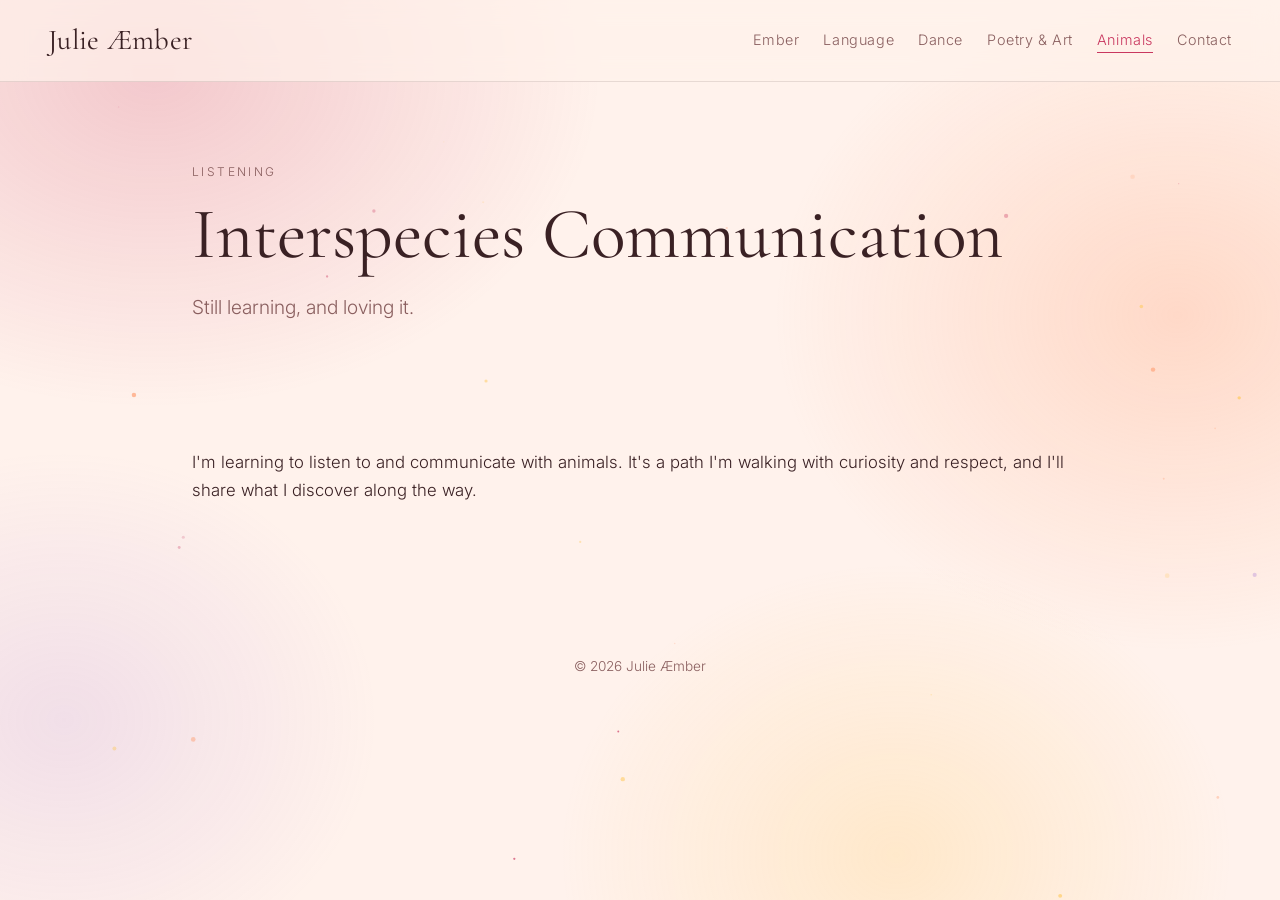
==== animals.html @ 94b67aa3 "Split site into separate pages; tilde headline; Language page Co-Authored-By: Claude Sonnet 5.5 <nor" ====
<!doctype html>
<html lang="en">
<head>
  <meta charset="utf-8">
  <meta name="viewport" content="width=device-width, initial-scale=1">
  <title>Interspecies Communication · Julie AEmber</title>
  <meta name="description" content="Learning to listen to and communicate with animals.">
  <link rel="preconnect" href="https://fonts.googleapis.com">
  <link rel="preconnect" href="https://fonts.gstatic.com" crossorigin>
  <link href="https://fonts.googleapis.com/css2?family=Cormorant+Garamond:ital,wght@0,400;0,500;1,400&family=Inter:wght@300;400;500&display=swap" rel="stylesheet">
  <link rel="stylesheet" href="style.css">
</head>
<body>
  <div class="aura" aria-hidden="true"></div>
  <canvas id="sparks" aria-hidden="true"></canvas>

  <header class="nav">
    <a href="index.html" class="logo" aria-label="Julie AEmber, home">Julie Æmber</a>
    <nav>
      <a href="ember.html">Ember</a>
      <a href="language.html">Language</a>
      <a href="dance.html">Dance</a>
      <a href="poetry-art.html">Poetry &amp; Art</a>
      <a href="animals.html" aria-current="page">Animals</a>
      <a href="contact.html">Contact</a>
    </nav>
  </header>

  <main id="top">
    <section class="page-hero">
      <p class="eyebrow">listening</p>
      <h1>Interspecies Communication</h1>
      <p class="lede">Still learning, and loving it.</p>
    </section>
    <section class="reveal">
      <p>I'm learning to listen to and communicate with animals. It's a path I'm walking with curiosity and respect, and I'll share what I discover along the way.</p>
    </section>
  </main>

  <footer>
    <p>© <span id="year"></span> Julie Æmber</p>
  </footer>

  <script src="script.js"></script>
</body>
</html>
---- style.css ----
:root {
  --bg: #fff2ec;
  --ink: #3a2124;
  --muted: #8a5f5f;
  --accent: #c9375f;
  --accent2: #ff9a6c;
  --gold: #ffc857;
  --violet: #a97bd6;
  --card: rgba(255, 255, 255, .65);
  --line: rgba(58, 33, 36, .12);
  color-scheme: light;
}
@media (prefers-color-scheme: dark) {
  :root {
    --bg: #1d1014;
    --ink: #fcebe6;
    --muted: #d2aaa6;
    --accent: #ff8fa3;
    --accent2: #ffb26b;
    --gold: #ffd166;
    --violet: #b48be8;
    --card: rgba(255, 255, 255, .05);
    --line: rgba(255, 255, 255, .12);
    color-scheme: dark;
  }
}

* { box-sizing: border-box; }
html { scroll-behavior: smooth; }
body {
  margin: 0;
  background: var(--bg);
  color: var(--ink);
  font: 300 1.05rem/1.7 "Inter", system-ui, sans-serif;
}

.aura {
  position: fixed; inset: 0; z-index: -1; pointer-events: none;
  background:
    radial-gradient(40rem 30rem at 12% 8%, color-mix(in srgb, var(--accent) 22%, transparent), transparent 70%),
    radial-gradient(36rem 30rem at 92% 35%, color-mix(in srgb, var(--accent2) 28%, transparent), transparent 70%),
    radial-gradient(30rem 26rem at 70% 95%, color-mix(in srgb, var(--gold) 22%, transparent), transparent 70%),
    radial-gradient(28rem 24rem at 5% 80%, color-mix(in srgb, var(--violet) 16%, transparent), transparent 70%);
  animation: drift 24s ease-in-out infinite alternate;
}
@keyframes drift { to { transform: translate3d(-2%, 3%, 0) scale(1.06); } }

h1, h2, h3, .logo { font-family: "Cormorant Garamond", Georgia, serif; font-weight: 400; }

.nav {
  position: sticky; top: 0; z-index: 10;
  display: flex; flex-wrap: wrap; gap: .5rem 2rem; justify-content: space-between; align-items: center;
  padding: 1rem clamp(1rem, 5vw, 3rem);
  backdrop-filter: blur(12px);
  background: color-mix(in srgb, var(--bg) 70%, transparent);
  border-bottom: 1px solid var(--line);
}
.logo { font-size: 1.8rem; letter-spacing: .01em; color: var(--ink); text-decoration: none; }
.nav nav { display: flex; flex-wrap: wrap; gap: .25rem 1.5rem; }
.nav nav a { color: var(--muted); text-decoration: none; font-size: .9rem; letter-spacing: .04em; }
.nav nav a:hover { color: var(--accent); }

main { max-width: 60rem; margin: 0 auto; padding: 0 clamp(1rem, 5vw, 2rem); }
section { padding-block: 4.5rem; }

.hero { min-height: 80vh; display: flex; flex-direction: column; justify-content: center; }
.eyebrow { letter-spacing: .2em; text-transform: uppercase; font-size: .75rem; color: var(--muted); margin: 0 0 1rem; }
h1 { font-size: clamp(2.8rem, 9vw, 6rem); line-height: 1.02; margin: 0 0 1.5rem; }
h1 em { color: var(--accent); background: linear-gradient(90deg, var(--accent), var(--accent2), var(--gold)); -webkit-background-clip: text; background-clip: text; -webkit-text-fill-color: transparent; padding-bottom: .1em; }
.lede { font-size: 1.2rem; color: var(--muted); max-width: 32rem; }
.scroll { margin-top: 2rem; width: 2.5rem; height: 2.5rem; display: grid; place-items: center;
  border: 1px solid var(--line); border-radius: 50%; color: var(--muted); text-decoration: none; }

h2 { font-size: clamp(2rem, 5vw, 3rem); margin: 0 0 .5rem; }
.section-lede { font-family: "Cormorant Garamond", serif; font-style: italic; font-size: 1.4rem; color: var(--muted); margin-top: 0; }
.two-col { display: grid; gap: 1.5rem 3rem; grid-template-columns: repeat(auto-fit, minmax(16rem, 1fr)); }

.cards { list-style: none; padding: 0; margin: 2rem 0 0; display: grid; gap: 1.25rem;
  grid-template-columns: repeat(auto-fit, minmax(14rem, 1fr)); }
.cards li { background: var(--card); border: 1px solid var(--line); border-radius: 1rem; padding: 1.5rem; }
.cards h3 { margin: 0 0 .4rem; font-size: 1.5rem; }
.cards p { margin: 0; color: var(--muted); }

.becoming { text-align: center; padding-block: 6rem; }
.becoming p { font-family: "Cormorant Garamond", serif; font-style: italic; font-size: clamp(1.3rem, 3vw, 1.8rem);
  max-width: 34rem; margin: 0 auto; color: var(--muted); }
.crysalis {
  color: transparent; text-decoration: none;
  background: linear-gradient(90deg, var(--accent), var(--accent2), var(--accent));
  background-size: 200% 100%; -webkit-background-clip: text; background-clip: text;
  animation: shimmer 6s linear infinite;
  border-bottom: 1px dotted var(--accent);
}
.crysalis:hover, .crysalis:focus-visible { animation-duration: 1.5s; }
@keyframes shimmer { to { background-position: -200% 0; } }

a { color: var(--accent); }
footer { text-align: center; color: var(--muted); font-size: .85rem; padding: 3rem 1rem; }

.reveal { opacity: 0; transform: translateY(1.5rem); transition: opacity .9s ease, transform .9s ease; }
.reveal.in { opacity: 1; transform: none; }

@media (prefers-reduced-motion: reduce) {
  html { scroll-behavior: auto; }
  .aura, .crysalis { animation: none; }
  .reveal { opacity: 1; transform: none; transition: none; }
}

#sparks { position: fixed; inset: 0; width: 100%; height: 100%; z-index: -1; pointer-events: none; }
@media (prefers-reduced-motion: reduce) { #sparks { display: none; } }

/* Multi-page additions */
.page-hero { padding-block: 5rem 1rem; }
.page-hero h1 { font-size: clamp(2.4rem, 7vw, 4.5rem); margin-bottom: 1rem; }
.nav nav a[aria-current="page"] { color: var(--accent); border-bottom: 1px solid var(--accent); }
.doors li { padding: 0; }
.doors a { display: block; height: 100%; padding: 1.5rem; color: inherit; text-decoration: none;
  border-radius: 1rem; transition: transform .25s ease, box-shadow .25s ease; }
.doors a:hover, .doors a:focus-visible { transform: translateY(-3px); box-shadow: 0 10px 30px color-mix(in srgb, var(--accent2) 30%, transparent); }
.doors h3 { color: var(--ink); }
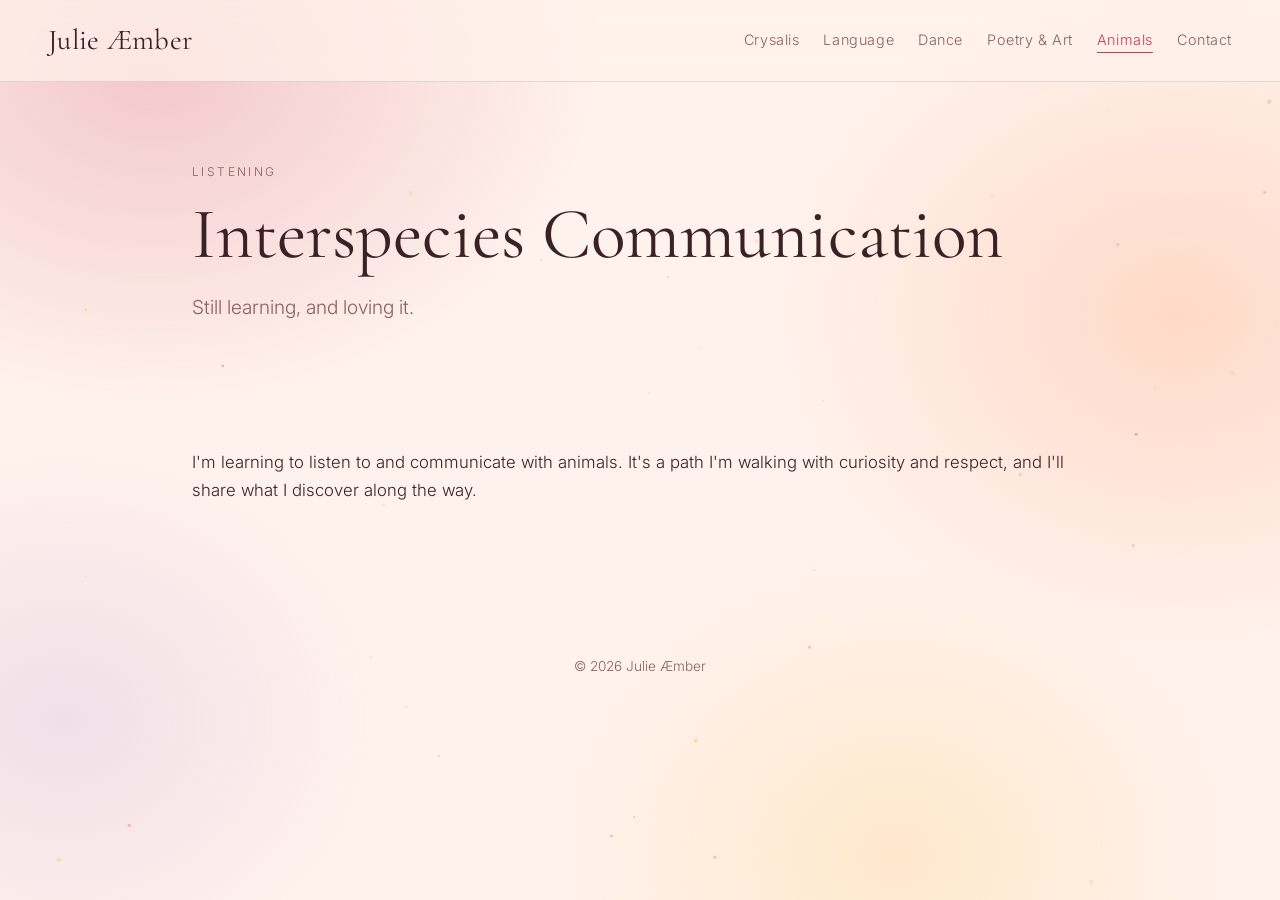
==== commit 7da5427d: "Double tilde headline; rename Ember tab to Crysalis Co-Authored-By: Claude Sonnet 5.5 <noreply@anthr" ====
--- a/animals.html
+++ b/animals.html
@@ -17,7 +17,7 @@
   <header class="nav">
     <a href="index.html" class="logo" aria-label="Julie AEmber, home">Julie Æmber</a>
     <nav>
-      <a href="ember.html">Ember</a>
+      <a href="ember.html">Crysalis</a>
       <a href="language.html">Language</a>
       <a href="dance.html">Dance</a>
       <a href="poetry-art.html">Poetry &amp; Art</a>
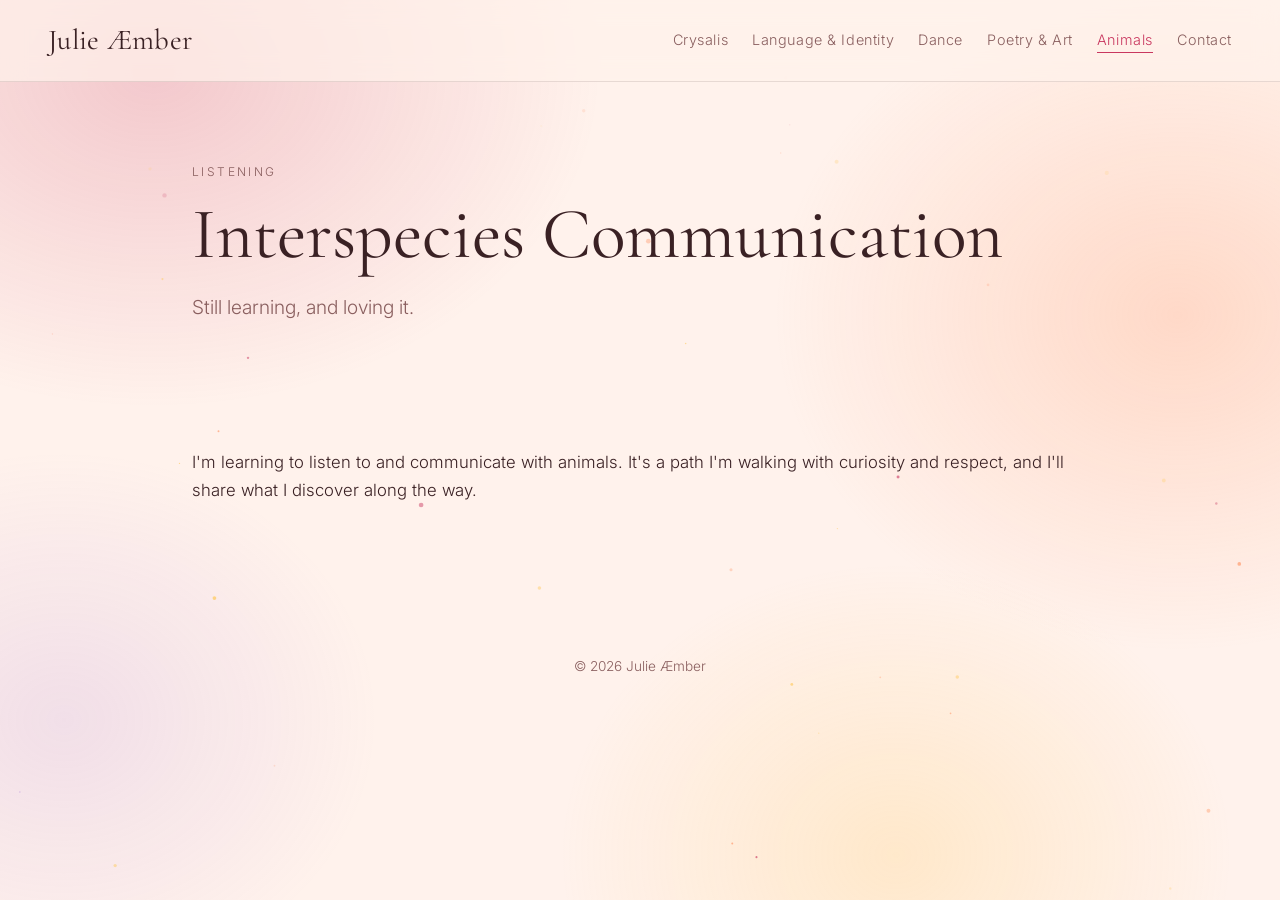
==== commit 1820b4e9: "Rename Language page to Language & Identity Co-Authored-By: Claude Sonnet 5.5 <noreply@anthropic.com" ====
--- a/animals.html
+++ b/animals.html
@@ -18,7 +18,7 @@
     <a href="index.html" class="logo" aria-label="Julie AEmber, home">Julie Æmber</a>
     <nav>
       <a href="ember.html">Crysalis</a>
-      <a href="language.html">Language</a>
+      <a href="language.html">Language &amp; Identity</a>
       <a href="dance.html">Dance</a>
       <a href="poetry-art.html">Poetry &amp; Art</a>
       <a href="animals.html" aria-current="page">Animals</a>
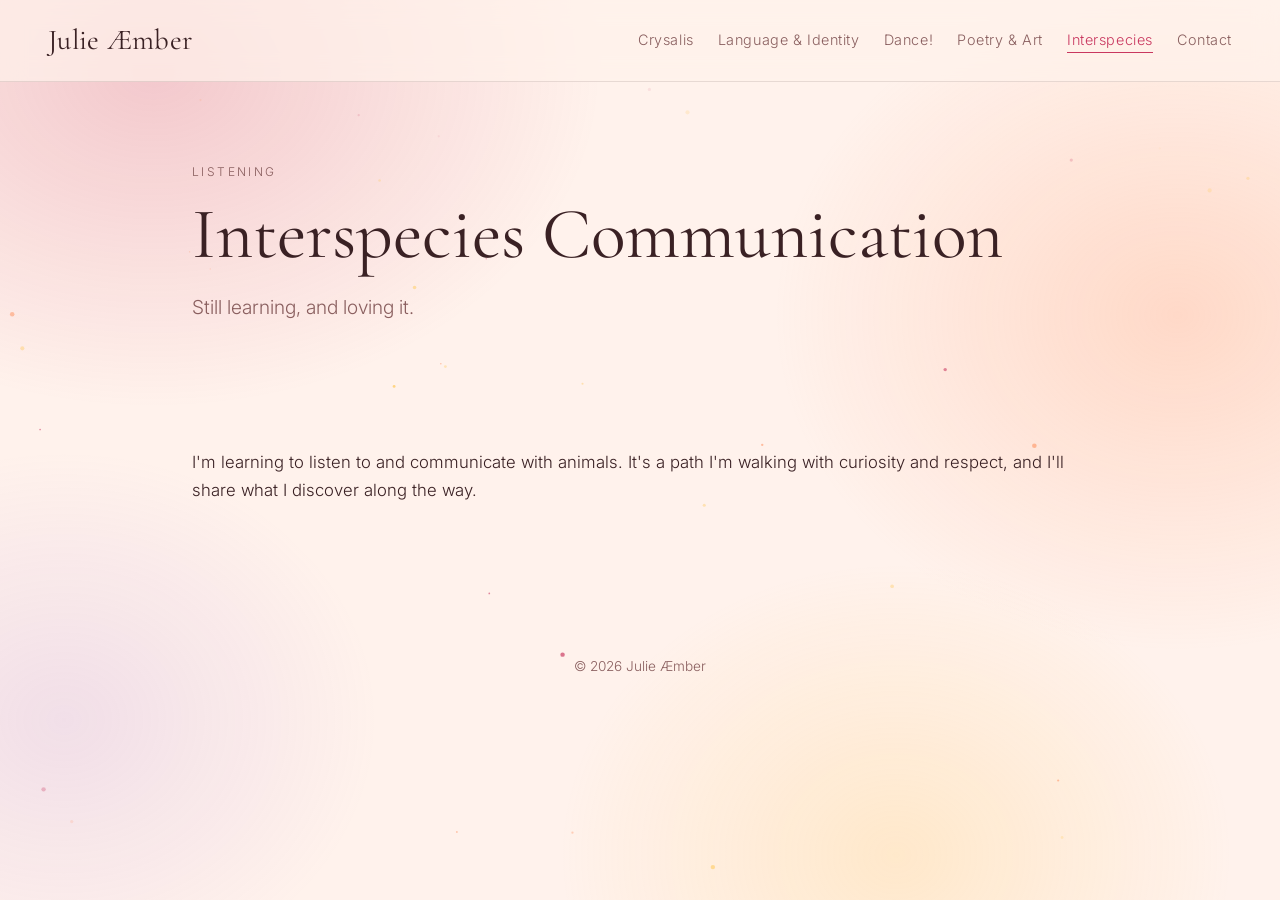
==== commit cae432a0: "Rename tabs: Interspecies, Dance! Co-Authored-By: Claude Sonnet 5.5 <noreply@anthropic.com>" ====
--- a/animals.html
+++ b/animals.html
@@ -19,9 +19,9 @@
     <nav>
       <a href="ember.html">Crysalis</a>
       <a href="language.html">Language &amp; Identity</a>
-      <a href="dance.html">Dance</a>
+      <a href="dance.html">Dance!</a>
       <a href="poetry-art.html">Poetry &amp; Art</a>
-      <a href="animals.html" aria-current="page">Animals</a>
+      <a href="animals.html" aria-current="page">Interspecies</a>
       <a href="contact.html">Contact</a>
     </nav>
   </header>
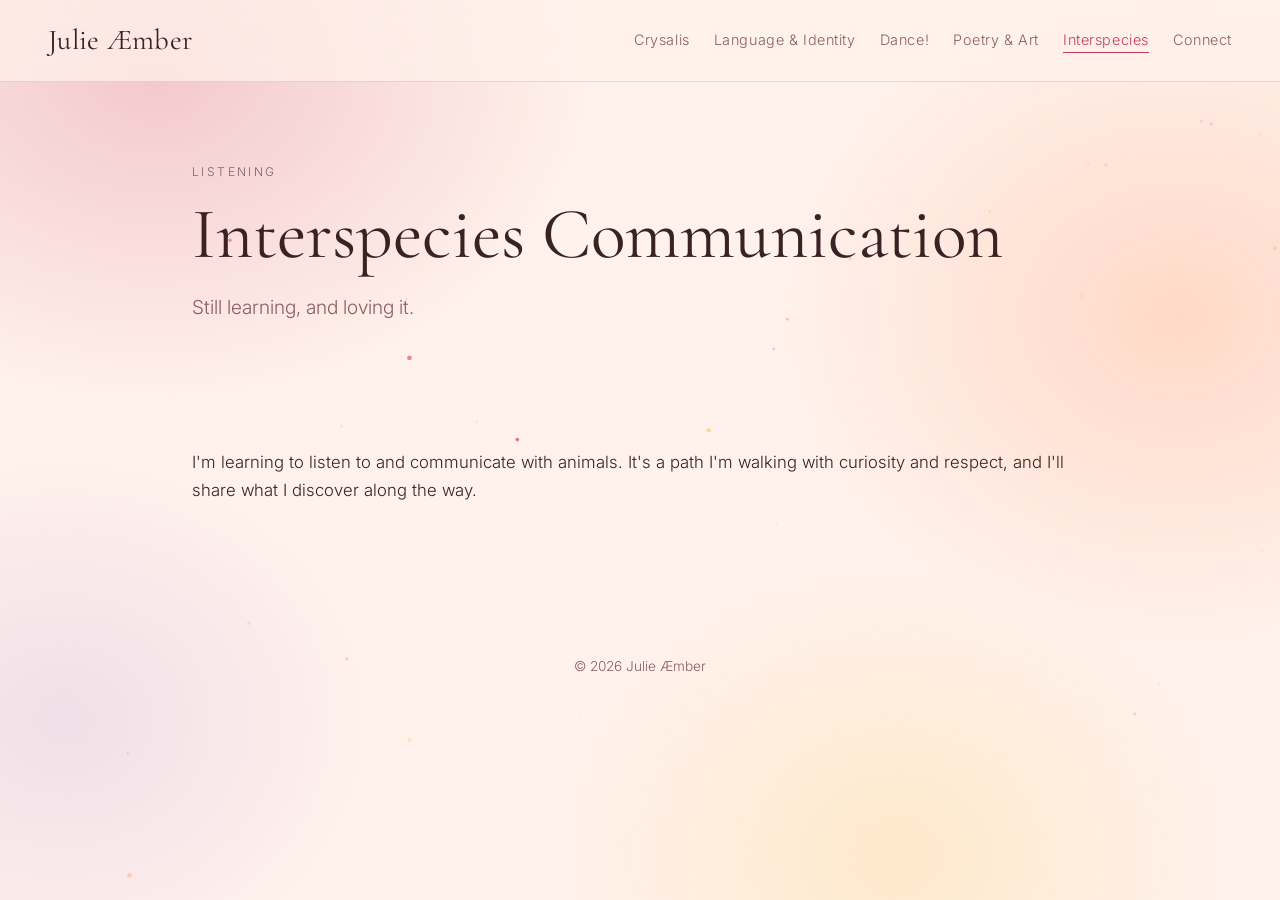
==== commit fad71e52: "Contact email to Julie@crysalis.live; rename Contact tab to Connect Co-Authored-By: Claude Sonnet 5." ====
--- a/animals.html
+++ b/animals.html
@@ -22,7 +22,7 @@
       <a href="dance.html">Dance!</a>
       <a href="poetry-art.html">Poetry &amp; Art</a>
       <a href="animals.html" aria-current="page">Interspecies</a>
-      <a href="contact.html">Contact</a>
+      <a href="contact.html">Connect</a>
     </nav>
   </header>
 
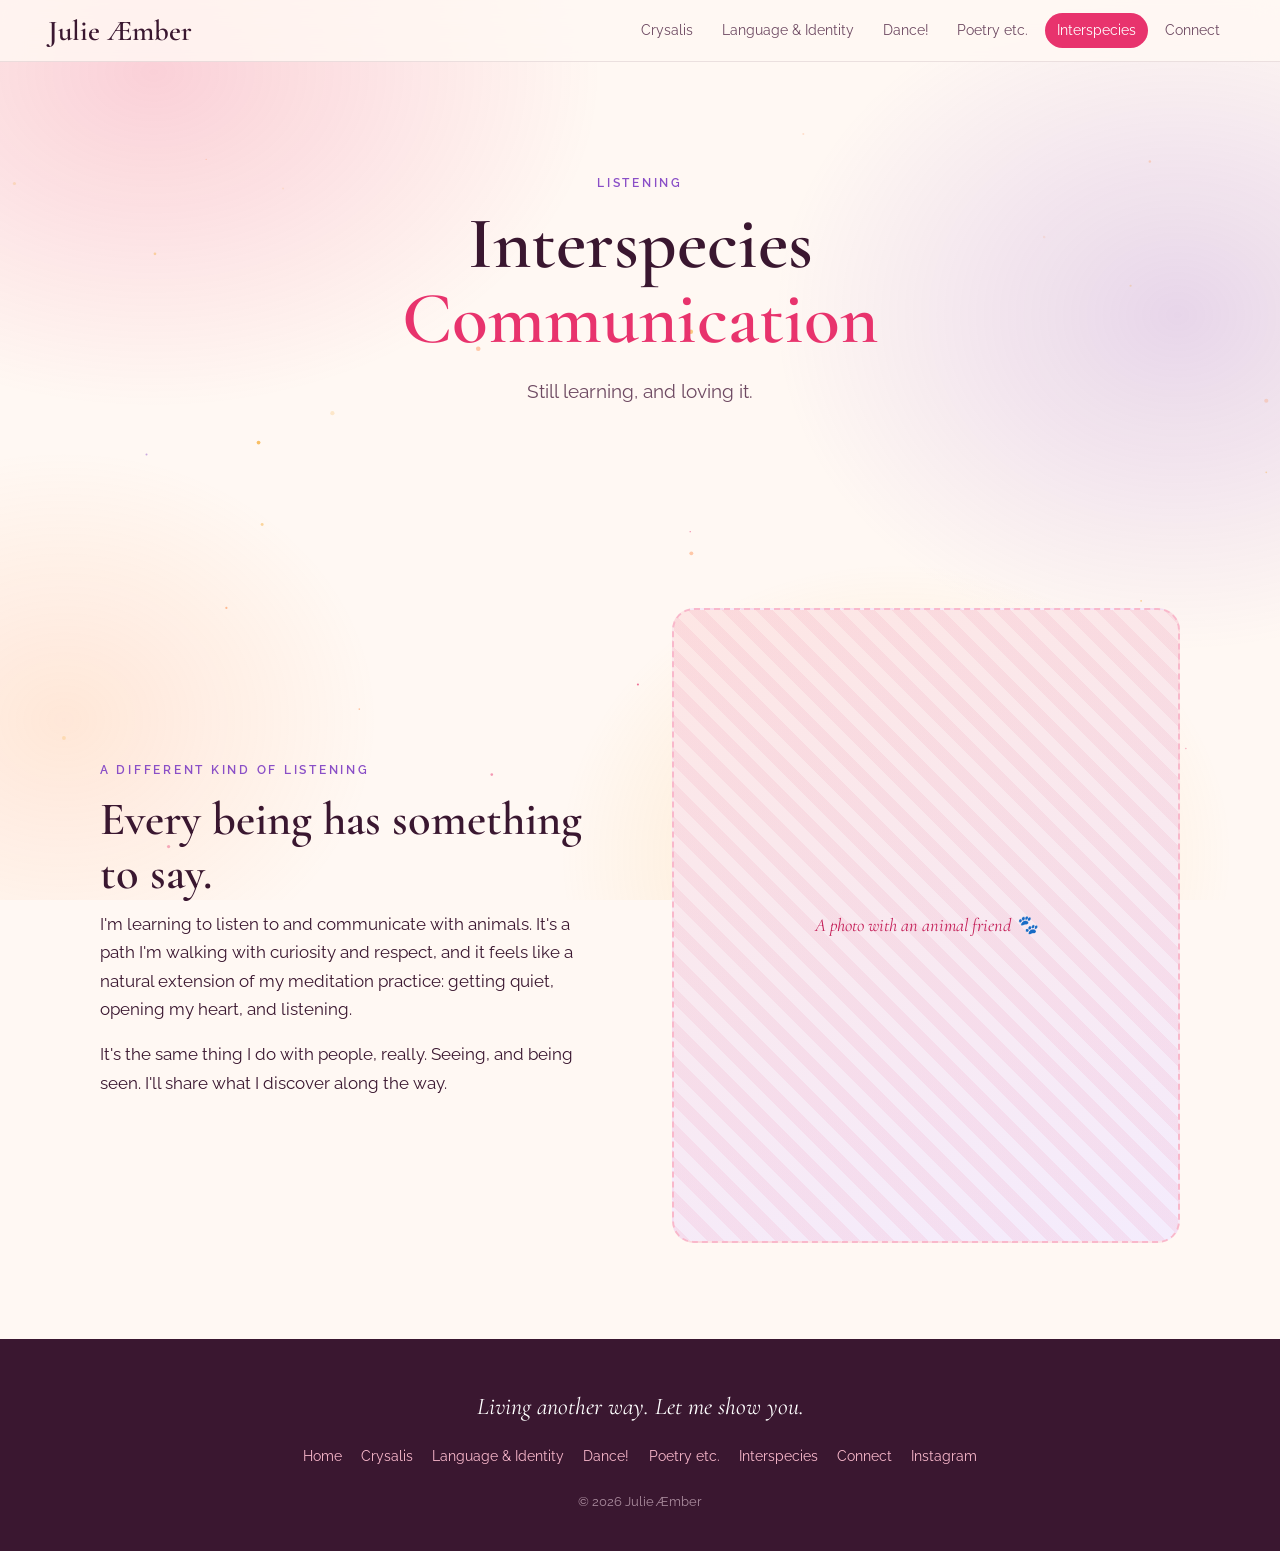
==== commit afcca999: "Merge new wording, colors and offerings into the site framework Keeps the Æmber name, always-magical" ====
--- a/animals.html
+++ b/animals.html
@@ -3,11 +3,12 @@
 <head>
   <meta charset="utf-8">
   <meta name="viewport" content="width=device-width, initial-scale=1">
-  <title>Interspecies Communication · Julie AEmber</title>
-  <meta name="description" content="Learning to listen to and communicate with animals.">
+  <title>Interspecies · Julie Æmber</title>
+  <meta name="description" content="Interspecies communication: Julie Aember is learning to listen to animals.">
+  <link rel="icon" type="image/png" href="images/butterfly.png">
   <link rel="preconnect" href="https://fonts.googleapis.com">
   <link rel="preconnect" href="https://fonts.gstatic.com" crossorigin>
-  <link href="https://fonts.googleapis.com/css2?family=Cormorant+Garamond:ital,wght@0,400;0,500;1,400&family=Inter:wght@300;400;500&display=swap" rel="stylesheet">
+  <link href="https://fonts.googleapis.com/css2?family=Cormorant+Garamond:ital,wght@0,400;0,600;1,400;1,600&family=Raleway:wght@400;600;700&display=swap" rel="stylesheet">
   <link rel="stylesheet" href="style.css">
 </head>
 <body>
@@ -15,30 +16,43 @@
   <canvas id="sparks" aria-hidden="true"></canvas>
 
   <header class="nav">
-    <a href="index.html" class="logo" aria-label="Julie AEmber, home">Julie Æmber</a>
+    <a href="index.html" class="logo" aria-label="Julie Aember, home">Julie Æmber</a>
     <nav>
-      <a href="ember.html">Crysalis</a>
+      <a href="crysalis.html">Crysalis</a>
       <a href="language.html">Language &amp; Identity</a>
       <a href="dance.html">Dance!</a>
-      <a href="poetry-art.html">Poetry &amp; Art</a>
+      <a href="poetry-art.html">Poetry etc.</a>
       <a href="animals.html" aria-current="page">Interspecies</a>
       <a href="contact.html">Connect</a>
     </nav>
   </header>
 
   <main id="top">
-    <section class="page-hero">
-      <p class="eyebrow">listening</p>
-      <h1>Interspecies Communication</h1>
-      <p class="lede">Still learning, and loving it.</p>
+    <section class="hero page-hero">
+      <div>
+        <p class="eyebrow">listening</p>
+        <h1>Interspecies<br><span>Communication</span></h1>
+        <p class="lede">Still learning, and loving it.</p>
+      </div>
     </section>
-    <section class="reveal">
-      <p>I'm learning to listen to and communicate with animals. It's a path I'm walking with curiosity and respect, and I'll share what I discover along the way.</p>
+
+    <section class="section reveal">
+      <div class="wrap split">
+        <div>
+          <p class="eyebrow">A different kind of listening</p>
+          <h2>Every being has something to say.</h2>
+          <p>I'm learning to listen to and communicate with animals. It's a path I'm walking with curiosity and respect, and it feels like a natural extension of my meditation practice: getting quiet, opening my heart, and listening.</p>
+          <p>It's the same thing I do with people, really. Seeing, and being seen. I'll share what I discover along the way.</p>
+        </div>
+        <div class="photo-slot">A photo with an animal friend 🐾</div>
+      </div>
     </section>
   </main>
 
   <footer>
-    <p>© <span id="year"></span> Julie Æmber</p>
+    <p class="sig">Living another way. Let me show you.</p>
+    <div class="links"><a href="index.html">Home</a> <a href="crysalis.html">Crysalis</a> <a href="language.html">Language &amp; Identity</a> <a href="dance.html">Dance!</a> <a href="poetry-art.html">Poetry etc.</a> <a href="animals.html">Interspecies</a> <a href="contact.html">Connect</a> <a href="https://www.instagram.com/crysalis.live/" target="_blank" rel="noopener">Instagram</a></div>
+    <small>© <span id="year">2026</span> Julie Æmber</small>
   </footer>
 
   <script src="script.js"></script>
--- a/style.css
+++ b/style.css
@@ -1,120 +1,285 @@
+/* ─────────────────────────────────────────────
+   Julie Æmber
+   Warm cream, hot pink, violet glow, marigold sun,
+   rising embers, and things that fade in as you scroll.
+   ───────────────────────────────────────────── */
+
 :root {
-  --bg: #fff2ec;
-  --ink: #3a2124;
-  --muted: #8a5f5f;
-  --accent: #c9375f;
-  --accent2: #ff9a6c;
-  --gold: #ffc857;
-  --violet: #a97bd6;
-  --card: rgba(255, 255, 255, .65);
-  --line: rgba(58, 33, 36, .12);
+  --bg:        #fff8f3;
+  --surface:   #ffffff;
+  --blush:     #fde6e4;
+  --lilac:     #f4ecfd;
+  --ink:       #3a1730;
+  --muted:     #6e4a62;
+  --accent:    #e8336d;   /* hot pink */
+  --accent-deep:#c41f58;
+  --accent2:   #ff8f4d;   /* ember orange */
+  --gold:      #f5a524;   /* marigold */
+  --violet:    #8a4fc7;
+  --turquoise: #1fa6a0;
+  --pink-soft: #f9b8cb;
+  --tag-bg:    #ece0fa;
+  --line:      rgba(58, 23, 48, .10);
+  --shadow:    0 14px 40px -18px rgba(138, 79, 199, .35);
+  --radius:    22px;
+  --serif: "Cormorant Garamond", Georgia, serif;
+  --sans:  "Raleway", system-ui, sans-serif;
   color-scheme: light;
 }
+
 @media (prefers-color-scheme: dark) {
   :root {
-    --bg: #1d1014;
-    --ink: #fcebe6;
-    --muted: #d2aaa6;
-    --accent: #ff8fa3;
-    --accent2: #ffb26b;
-    --gold: #ffd166;
-    --violet: #b48be8;
-    --card: rgba(255, 255, 255, .05);
-    --line: rgba(255, 255, 255, .12);
+    --bg:        #1d1014;
+    --surface:   #2a171f;
+    --blush:     #2a141c;
+    --lilac:     #221530;
+    --ink:       #fcebe6;
+    --muted:     #d8b3c1;
+    --accent:    #ff6f97;
+    --accent-deep:#ff8fae;
+    --accent2:   #ffa66b;
+    --gold:      #ffc857;
+    --violet:    #b98bea;
+    --turquoise: #4fd1c5;
+    --pink-soft: #7a3550;
+    --tag-bg:    #3a2550;
+    --line:      rgba(255, 255, 255, .10);
+    --shadow:    0 14px 40px -18px rgba(0, 0, 0, .7);
     color-scheme: dark;
   }
 }
 
-* { box-sizing: border-box; }
+*, *::before, *::after { box-sizing: border-box; margin: 0; padding: 0; }
 html { scroll-behavior: smooth; }
 body {
-  margin: 0;
-  background: var(--bg);
-  color: var(--ink);
-  font: 300 1.05rem/1.7 "Inter", system-ui, sans-serif;
-}
-
+  background: var(--bg); color: var(--ink);
+  font: 400 1.05rem/1.7 var(--sans);
+  overflow-x: hidden;
+}
+img { max-width: 100%; display: block; }
+a { color: var(--accent-deep); }
+
+h1, h2, h3, .logo { font-family: var(--serif); font-weight: 600; line-height: 1.15; }
+h1 { font-size: clamp(2.8rem, 9vw, 5.6rem); line-height: 1.02; }
+h2 { font-size: clamp(2rem, 4.5vw, 2.9rem); margin-bottom: .6rem; }
+h3 { font-size: 1.6rem; margin-bottom: .3rem; }
+p + p { margin-top: 1rem; }
+
+/* gradient script headline (always magical ~~) */
+h1 em {
+  font-weight: 400;
+  background: linear-gradient(90deg, var(--accent), var(--accent2), var(--gold));
+  -webkit-background-clip: text; background-clip: text; -webkit-text-fill-color: transparent;
+  padding-bottom: .1em; padding-right: .1em;
+}
+h1 span { color: var(--accent); }
+
+/* ── Drifting aura + rising embers (behind everything) ── */
 .aura {
-  position: fixed; inset: 0; z-index: -1; pointer-events: none;
+  position: fixed; inset: 0; z-index: -2; pointer-events: none;
   background:
-    radial-gradient(40rem 30rem at 12% 8%, color-mix(in srgb, var(--accent) 22%, transparent), transparent 70%),
-    radial-gradient(36rem 30rem at 92% 35%, color-mix(in srgb, var(--accent2) 28%, transparent), transparent 70%),
+    radial-gradient(40rem 30rem at 12% 8%,  color-mix(in srgb, var(--accent) 20%, transparent), transparent 70%),
+    radial-gradient(36rem 30rem at 92% 35%, color-mix(in srgb, var(--violet) 20%, transparent), transparent 70%),
     radial-gradient(30rem 26rem at 70% 95%, color-mix(in srgb, var(--gold) 22%, transparent), transparent 70%),
-    radial-gradient(28rem 24rem at 5% 80%, color-mix(in srgb, var(--violet) 16%, transparent), transparent 70%);
+    radial-gradient(28rem 24rem at 5% 80%,  color-mix(in srgb, var(--accent2) 16%, transparent), transparent 70%);
   animation: drift 24s ease-in-out infinite alternate;
 }
 @keyframes drift { to { transform: translate3d(-2%, 3%, 0) scale(1.06); } }
-
-h1, h2, h3, .logo { font-family: "Cormorant Garamond", Georgia, serif; font-weight: 400; }
-
+#sparks { position: fixed; inset: 0; width: 100%; height: 100%; z-index: -1; pointer-events: none; }
+
+/* ── Header ── */
 .nav {
-  position: sticky; top: 0; z-index: 10;
+  position: sticky; top: 0; z-index: 50;
   display: flex; flex-wrap: wrap; gap: .5rem 2rem; justify-content: space-between; align-items: center;
-  padding: 1rem clamp(1rem, 5vw, 3rem);
+  padding: .8rem clamp(1rem, 4vw, 3rem);
   backdrop-filter: blur(12px);
-  background: color-mix(in srgb, var(--bg) 70%, transparent);
+  background: color-mix(in srgb, var(--bg) 82%, transparent);
   border-bottom: 1px solid var(--line);
 }
-.logo { font-size: 1.8rem; letter-spacing: .01em; color: var(--ink); text-decoration: none; }
-.nav nav { display: flex; flex-wrap: wrap; gap: .25rem 1.5rem; }
-.nav nav a { color: var(--muted); text-decoration: none; font-size: .9rem; letter-spacing: .04em; }
-.nav nav a:hover { color: var(--accent); }
-
-main { max-width: 60rem; margin: 0 auto; padding: 0 clamp(1rem, 5vw, 2rem); }
-section { padding-block: 4.5rem; }
-
-.hero { min-height: 80vh; display: flex; flex-direction: column; justify-content: center; }
-.eyebrow { letter-spacing: .2em; text-transform: uppercase; font-size: .75rem; color: var(--muted); margin: 0 0 1rem; }
-h1 { font-size: clamp(2.8rem, 9vw, 6rem); line-height: 1.02; margin: 0 0 1.5rem; }
-h1 em { color: var(--accent); background: linear-gradient(90deg, var(--accent), var(--accent2), var(--gold)); -webkit-background-clip: text; background-clip: text; -webkit-text-fill-color: transparent; padding-bottom: .1em; }
-.lede { font-size: 1.2rem; color: var(--muted); max-width: 32rem; }
-.scroll { margin-top: 2rem; width: 2.5rem; height: 2.5rem; display: grid; place-items: center;
-  border: 1px solid var(--line); border-radius: 50%; color: var(--muted); text-decoration: none; }
-
-h2 { font-size: clamp(2rem, 5vw, 3rem); margin: 0 0 .5rem; }
-.section-lede { font-family: "Cormorant Garamond", serif; font-style: italic; font-size: 1.4rem; color: var(--muted); margin-top: 0; }
-.two-col { display: grid; gap: 1.5rem 3rem; grid-template-columns: repeat(auto-fit, minmax(16rem, 1fr)); }
-
-.cards { list-style: none; padding: 0; margin: 2rem 0 0; display: grid; gap: 1.25rem;
-  grid-template-columns: repeat(auto-fit, minmax(14rem, 1fr)); }
-.cards li { background: var(--card); border: 1px solid var(--line); border-radius: 1rem; padding: 1.5rem; }
-.cards h3 { margin: 0 0 .4rem; font-size: 1.5rem; }
-.cards p { margin: 0; color: var(--muted); }
-
-.becoming { text-align: center; padding-block: 6rem; }
-.becoming p { font-family: "Cormorant Garamond", serif; font-style: italic; font-size: clamp(1.3rem, 3vw, 1.8rem);
-  max-width: 34rem; margin: 0 auto; color: var(--muted); }
-.crysalis {
-  color: transparent; text-decoration: none;
-  background: linear-gradient(90deg, var(--accent), var(--accent2), var(--accent));
-  background-size: 200% 100%; -webkit-background-clip: text; background-clip: text;
-  animation: shimmer 6s linear infinite;
-  border-bottom: 1px dotted var(--accent);
-}
-.crysalis:hover, .crysalis:focus-visible { animation-duration: 1.5s; }
-@keyframes shimmer { to { background-position: -200% 0; } }
-
-a { color: var(--accent); }
-footer { text-align: center; color: var(--muted); font-size: .85rem; padding: 3rem 1rem; }
-
+.logo { font-size: 1.8rem; color: var(--ink); text-decoration: none; }
+.nav nav { display: flex; flex-wrap: wrap; gap: .2rem .3rem; }
+.nav nav a {
+  color: var(--muted); text-decoration: none; font-size: .9rem;
+  padding: .35rem .75rem; border-radius: 999px; transition: background .2s, color .2s;
+}
+.nav nav a:hover { background: var(--blush); color: var(--accent-deep); }
+.nav nav a[aria-current="page"] { background: var(--accent); color: #fff; }
+@media (max-width: 760px) {
+  .nav { justify-content: center; }
+  .nav nav { justify-content: center; }
+  .nav nav a { font-size: .85rem; padding: .3rem .55rem; }
+}
+
+/* ── Layout ── */
+.section { padding: clamp(3.5rem, 8vw, 6rem) clamp(1.2rem, 5vw, 3rem); }
+.wrap { max-width: 1080px; margin: 0 auto; }
+.narrow { max-width: 720px; margin: 0 auto; }
+.center { text-align: center; }
+.eyebrow {
+  display: inline-block; font-size: .78rem; letter-spacing: .22em; text-transform: uppercase;
+  color: var(--violet); font-weight: 600; margin-bottom: .8rem;
+}
+.lede, .lead { font-size: 1.2rem; color: var(--muted); }
+
+.tint-blush  { background: color-mix(in srgb, var(--blush) 85%, transparent); }
+.tint-violet { background: color-mix(in srgb, var(--lilac) 85%, transparent); }
+.tint-deep   { background: linear-gradient(150deg, #5b2a86 0%, #a02a6b 100%); color: #fff; }
+.tint-deep .eyebrow { color: #ffc857; }
+.tint-deep .lede { color: #f7e3ff; }
+
+/* ── Hero ── */
+.hero {
+  min-height: 82vh; display: grid; place-items: center; text-align: center;
+  padding: 5rem 1.5rem;
+}
+.hero .lede { max-width: 620px; margin: 1.2rem auto 0; }
+.page-hero { min-height: 50vh; }
+.page-hero h1 { font-size: clamp(2.6rem, 7vw, 4.6rem); }
+.threads {
+  margin-top: 1.4rem; font-size: .82rem; letter-spacing: .22em; text-transform: uppercase;
+  color: var(--violet); font-weight: 600;
+}
+.threads b { color: var(--gold); margin: 0 .4rem; }
+
+/* ── Buttons ── */
+.btn {
+  display: inline-block; margin-top: 2rem;
+  padding: .9rem 1.9rem; border-radius: 999px;
+  background: var(--accent); color: #fff; text-decoration: none; font-weight: 600;
+  letter-spacing: .04em; box-shadow: 0 10px 24px -10px rgba(232, 51, 109, .7);
+  transition: transform .2s, background .2s;
+}
+.btn:hover { transform: translateY(-2px); background: var(--accent-deep); }
+.btn.ghost { background: transparent; color: var(--accent-deep); border: 2px solid var(--accent); box-shadow: none; }
+.btn.light { background: #fff; color: #c41f58; }
+.btn + .btn { margin-left: .6rem; }
+
+/* ── Intro with portrait ── */
+.intro { display: grid; grid-template-columns: 300px 1fr; gap: clamp(2rem, 5vw, 4rem); align-items: center; }
+.portrait {
+  border-radius: 50% 50% 46% 54% / 55% 48% 52% 45%;
+  border: 6px solid var(--surface); box-shadow: var(--shadow), 0 0 0 10px var(--pink-soft);
+  aspect-ratio: 1 / 1.08; object-fit: cover; width: 100%;
+}
+.aember {
+  margin-top: 1.4rem; padding: 1rem 1.3rem; border-left: 4px solid var(--accent2);
+  font-family: var(--serif); font-style: italic; font-size: 1.3rem; line-height: 1.5;
+  background: color-mix(in srgb, var(--accent2) 8%, transparent); border-radius: 0 14px 14px 0;
+}
+@media (max-width: 760px) {
+  .intro { grid-template-columns: 1fr; text-align: center; }
+  .portrait { max-width: 240px; margin: 0 auto; }
+  .aember { text-align: left; }
+}
+
+/* ── Door cards ── */
+.doors { display: grid; grid-template-columns: repeat(auto-fit, minmax(260px, 1fr)); gap: 1.4rem; margin-top: 2.4rem; list-style: none; }
+.door {
+  display: flex; flex-direction: column; height: 100%;
+  background: var(--surface); border-radius: var(--radius); padding: 2rem 1.6rem;
+  text-decoration: none; color: var(--ink); box-shadow: var(--shadow);
+  border-top: 6px solid var(--c, var(--accent));
+  transition: transform .25s;
+}
+a.door:hover { transform: translateY(-6px); }
+.door .icon { font-size: 2rem; margin-bottom: .6rem; }
+.door p { color: var(--muted); font-size: .98rem; flex: 1; }
+.door .more { margin-top: 1rem; color: var(--c, var(--accent)); font-weight: 600; font-size: .9rem; }
+
+/* ── Offerings ── */
+.offerings { display: grid; grid-template-columns: repeat(2, 1fr); gap: 1.4rem; margin-top: 2rem; }
+@media (max-width: 760px) { .offerings { grid-template-columns: 1fr; } }
+.offer {
+  background: var(--surface); border-radius: var(--radius); padding: 2rem; box-shadow: var(--shadow);
+  border-left: 5px solid var(--c, var(--accent));
+}
+.offer .tag {
+  display: inline-block; font-size: .72rem; letter-spacing: .15em; text-transform: uppercase;
+  background: var(--tag-bg); color: var(--violet); padding: .2rem .7rem; border-radius: 999px;
+  margin-bottom: .7rem; font-weight: 600;
+}
+.offer p, .offer ul { color: var(--muted); }
+.offer ul { margin: .8rem 0 0 1.1rem; }
+
+.styles { display: flex; flex-wrap: wrap; gap: .5rem; margin-top: 1.4rem; }
+.styles span {
+  background: var(--surface); border: 1.5px solid var(--pink-soft); color: var(--accent-deep);
+  padding: .35rem 1rem; border-radius: 999px; font-size: .9rem; font-weight: 600;
+}
+
+/* ── Photo placeholders ── */
+.photo-slot {
+  border-radius: var(--radius); aspect-ratio: 4 / 5;
+  display: grid; place-items: center; text-align: center; padding: 1rem;
+  background:
+    repeating-linear-gradient(45deg, color-mix(in srgb, var(--accent) 7%, transparent) 0 12px, transparent 12px 24px),
+    linear-gradient(160deg, var(--blush), var(--lilac));
+  border: 2px dashed var(--pink-soft); color: var(--accent-deep);
+  font-family: var(--serif); font-style: italic; font-size: 1.15rem;
+}
+.gallery { display: grid; grid-template-columns: repeat(auto-fit, minmax(200px, 1fr)); gap: 1rem; margin-top: 2rem; }
+.split { display: grid; grid-template-columns: 1fr 1fr; gap: clamp(2rem, 5vw, 4rem); align-items: center; }
+@media (max-width: 760px) { .split { grid-template-columns: 1fr; } }
+
+/* ── Testimonial ── */
+.quote {
+  max-width: 760px; margin: 0 auto; text-align: center;
+  font-family: var(--serif); font-size: clamp(1.4rem, 3vw, 1.9rem); font-style: italic; line-height: 1.45;
+}
+.quote::before { content: "“"; display: block; font-size: 5rem; line-height: .6; color: var(--accent); font-style: normal; }
+.quote cite {
+  display: block; margin-top: 1.2rem; font-family: var(--sans); font-style: normal;
+  font-size: .9rem; letter-spacing: .15em; text-transform: uppercase; color: var(--violet); font-weight: 600;
+}
+.todo {
+  display: inline-block; background: #fff3c4; color: #7a5a00; border: 1px dashed var(--gold);
+  font-family: var(--sans); font-style: normal; font-size: .8rem; padding: .15rem .6rem; border-radius: 8px;
+}
+
+/* ── Steps ── */
+.steps { display: grid; grid-template-columns: repeat(auto-fit, minmax(220px, 1fr)); gap: 1.4rem; margin-top: 2rem; counter-reset: s; }
+.step { background: rgba(255,255,255,.12); border: 1px solid rgba(255,255,255,.25); border-radius: var(--radius); padding: 1.8rem; }
+.step::before {
+  counter-increment: s; content: counter(s);
+  display: grid; place-items: center; width: 42px; height: 42px; border-radius: 50%;
+  background: #ffc857; color: #3a1730; font-weight: 700; margin-bottom: .9rem;
+}
+.step p { color: #f7e3ff; }
+
+/* ── Manifesto ── */
+.manifesto { font-family: var(--serif); font-size: clamp(1.3rem, 2.6vw, 1.65rem); line-height: 1.55; }
+.manifesto strong { color: var(--accent); font-weight: 600; }
+.tint-deep .manifesto strong { color: #ffc857; }
+
+/* ── Contact ── */
+.contact-ways { display: grid; grid-template-columns: repeat(auto-fit, minmax(220px, 1fr)); gap: 1.2rem; }
+.contact-ways a {
+  display: block; background: var(--surface); border-radius: var(--radius); padding: 1.6rem; text-decoration: none;
+  color: var(--ink); box-shadow: var(--shadow); text-align: center; transition: transform .2s;
+}
+.contact-ways a:hover { transform: translateY(-4px); }
+.contact-ways .icon { font-size: 1.8rem; }
+.contact-ways strong { display: block; font-family: var(--serif); font-size: 1.4rem; margin: .3rem 0 .1rem; }
+.contact-ways span { color: var(--muted); font-size: .92rem; }
+
+/* ── Footer ── */
+footer {
+  text-align: center; padding: 3rem 1.5rem 2.4rem;
+  background: #3a1730; color: #f6dbe8;
+}
+footer .sig { font-family: var(--serif); font-style: italic; font-size: 1.5rem; color: #fff; }
+footer .links { margin-top: 1rem; display: flex; justify-content: center; flex-wrap: wrap; gap: .3rem 1.2rem; }
+footer a { color: #f9b8cb; text-decoration: none; font-size: .9rem; }
+footer a:hover { color: #fff; }
+footer small { display: block; margin-top: 1.4rem; opacity: .6; font-size: .8rem; }
+
+/* ── Fade in as you scroll ── */
 .reveal { opacity: 0; transform: translateY(1.5rem); transition: opacity .9s ease, transform .9s ease; }
 .reveal.in { opacity: 1; transform: none; }
 
 @media (prefers-reduced-motion: reduce) {
   html { scroll-behavior: auto; }
-  .aura, .crysalis { animation: none; }
+  .aura { animation: none; }
+  #sparks { display: none; }
   .reveal { opacity: 1; transform: none; transition: none; }
 }
-
-#sparks { position: fixed; inset: 0; width: 100%; height: 100%; z-index: -1; pointer-events: none; }
-@media (prefers-reduced-motion: reduce) { #sparks { display: none; } }
-
-/* Multi-page additions */
-.page-hero { padding-block: 5rem 1rem; }
-.page-hero h1 { font-size: clamp(2.4rem, 7vw, 4.5rem); margin-bottom: 1rem; }
-.nav nav a[aria-current="page"] { color: var(--accent); border-bottom: 1px solid var(--accent); }
-.doors li { padding: 0; }
-.doors a { display: block; height: 100%; padding: 1.5rem; color: inherit; text-decoration: none;
-  border-radius: 1rem; transition: transform .25s ease, box-shadow .25s ease; }
-.doors a:hover, .doors a:focus-visible { transform: translateY(-3px); box-shadow: 0 10px 30px color-mix(in srgb, var(--accent2) 30%, transparent); }
-.doors h3 { color: var(--ink); }
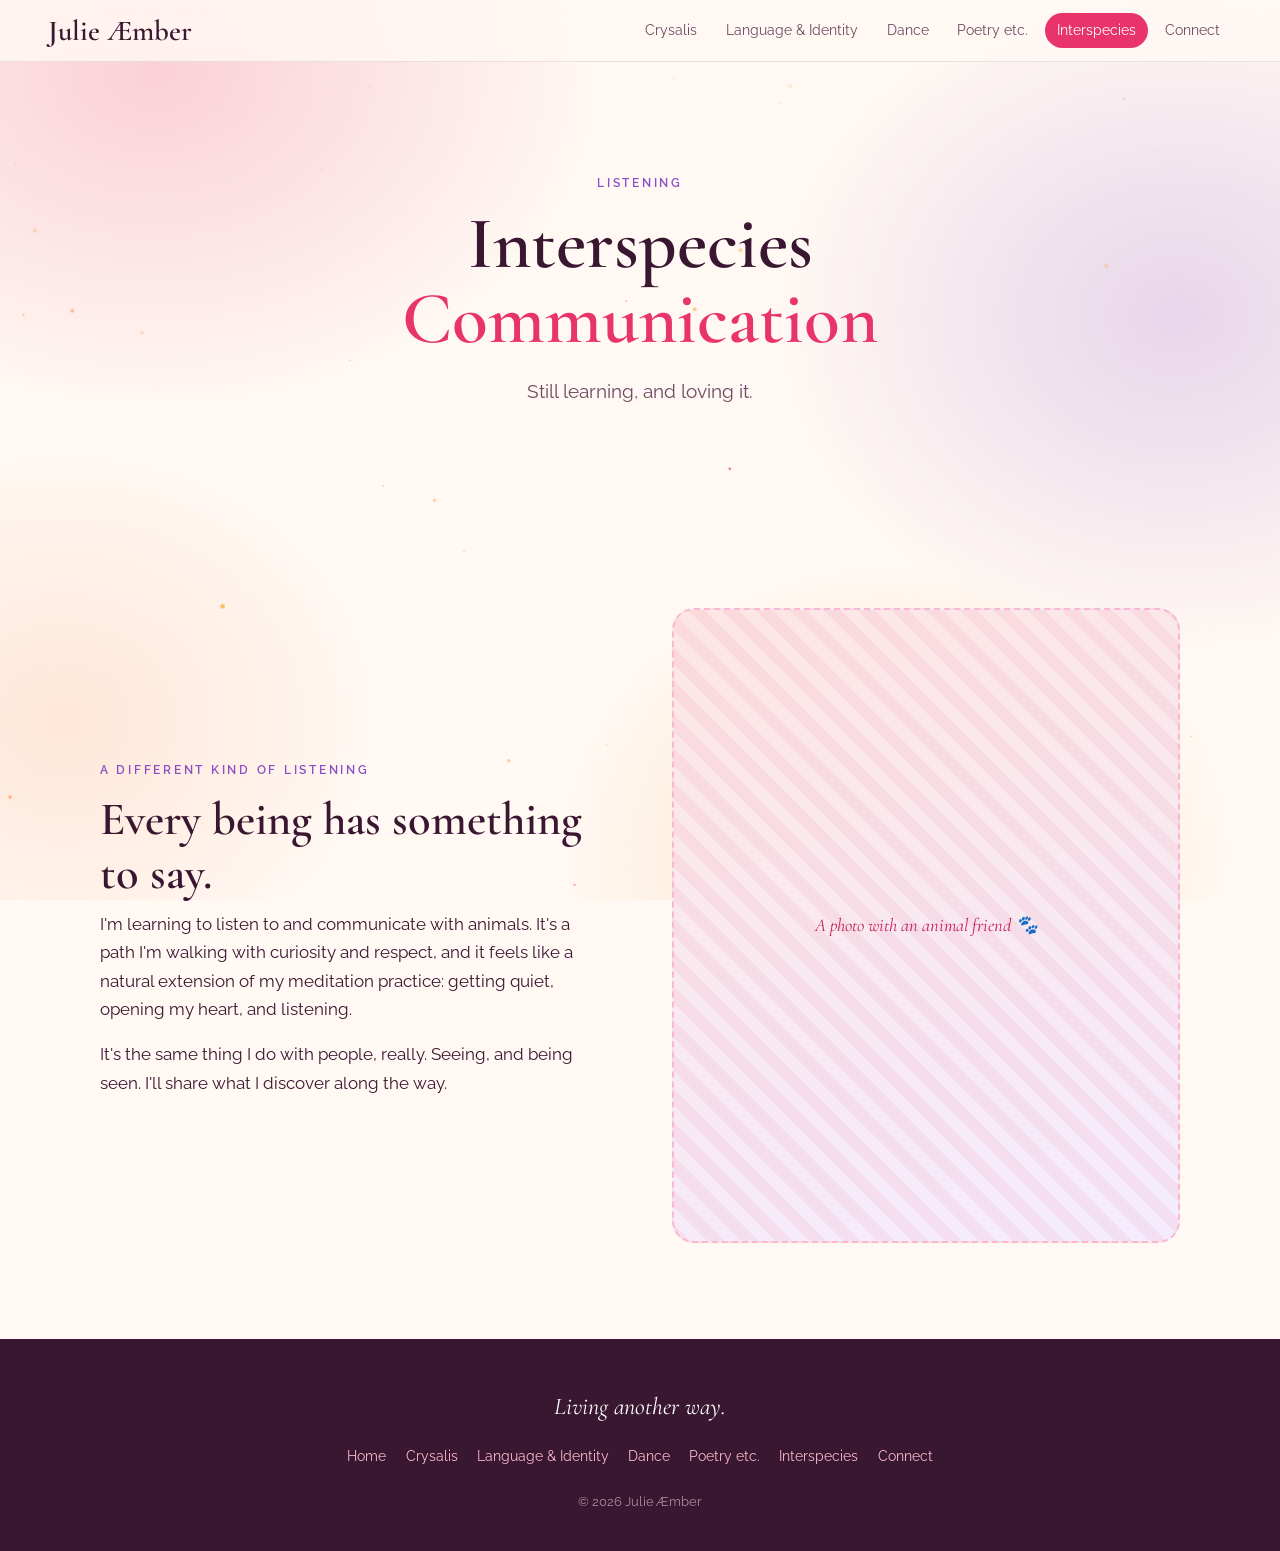
==== commit 2e997fb4: "Simplify home page, rename Dance tab, tidy footer Co-Authored-By: Claude Sonnet 5.5 <noreply@anthrop" ====
--- a/animals.html
+++ b/animals.html
@@ -20,7 +20,7 @@
     <nav>
       <a href="crysalis.html">Crysalis</a>
       <a href="language.html">Language &amp; Identity</a>
-      <a href="dance.html">Dance!</a>
+      <a href="dance.html">Dance</a>
       <a href="poetry-art.html">Poetry etc.</a>
       <a href="animals.html" aria-current="page">Interspecies</a>
       <a href="contact.html">Connect</a>
@@ -50,8 +50,8 @@
   </main>
 
   <footer>
-    <p class="sig">Living another way. Let me show you.</p>
-    <div class="links"><a href="index.html">Home</a> <a href="crysalis.html">Crysalis</a> <a href="language.html">Language &amp; Identity</a> <a href="dance.html">Dance!</a> <a href="poetry-art.html">Poetry etc.</a> <a href="animals.html">Interspecies</a> <a href="contact.html">Connect</a> <a href="https://www.instagram.com/crysalis.live/" target="_blank" rel="noopener">Instagram</a></div>
+    <p class="sig">Living another way.</p>
+    <div class="links"><a href="index.html">Home</a> <a href="crysalis.html">Crysalis</a> <a href="language.html">Language &amp; Identity</a> <a href="dance.html">Dance</a> <a href="poetry-art.html">Poetry etc.</a> <a href="animals.html">Interspecies</a> <a href="contact.html">Connect</a></div>
     <small>© <span id="year">2026</span> Julie Æmber</small>
   </footer>
 
